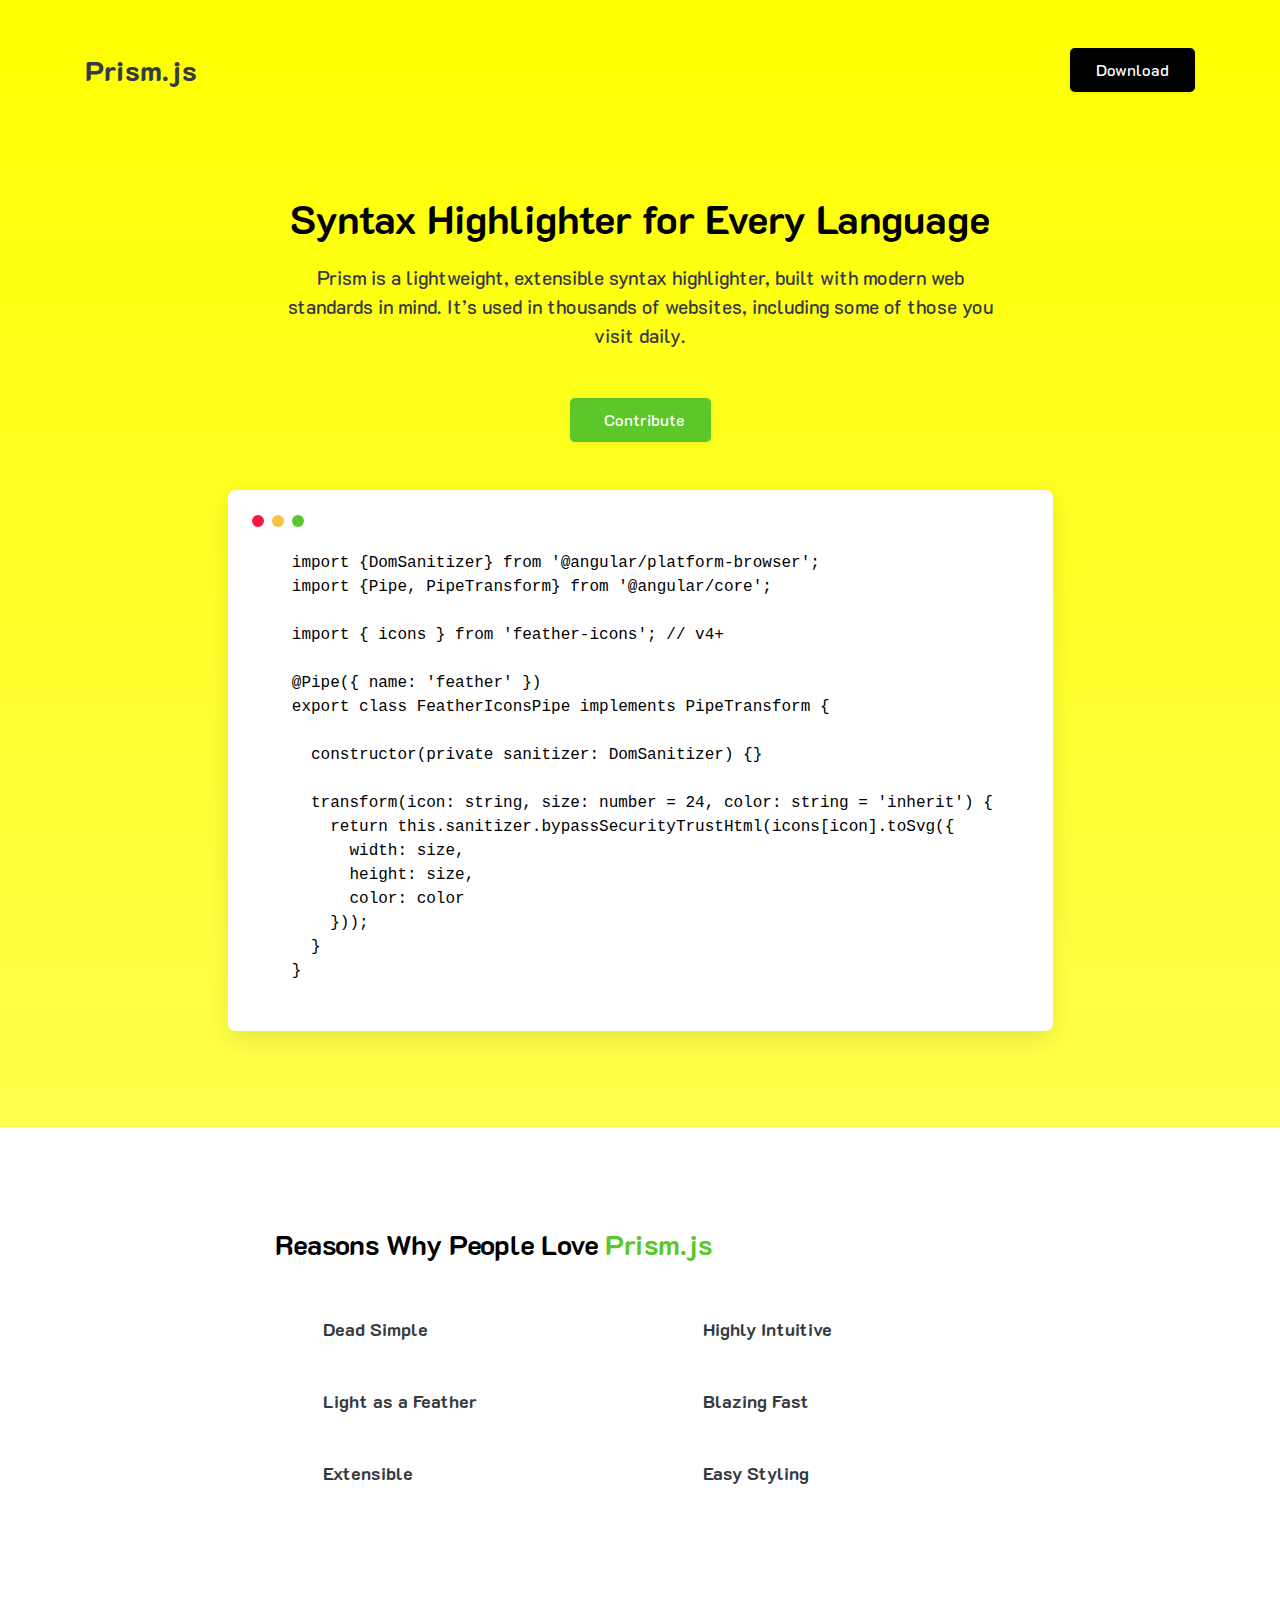
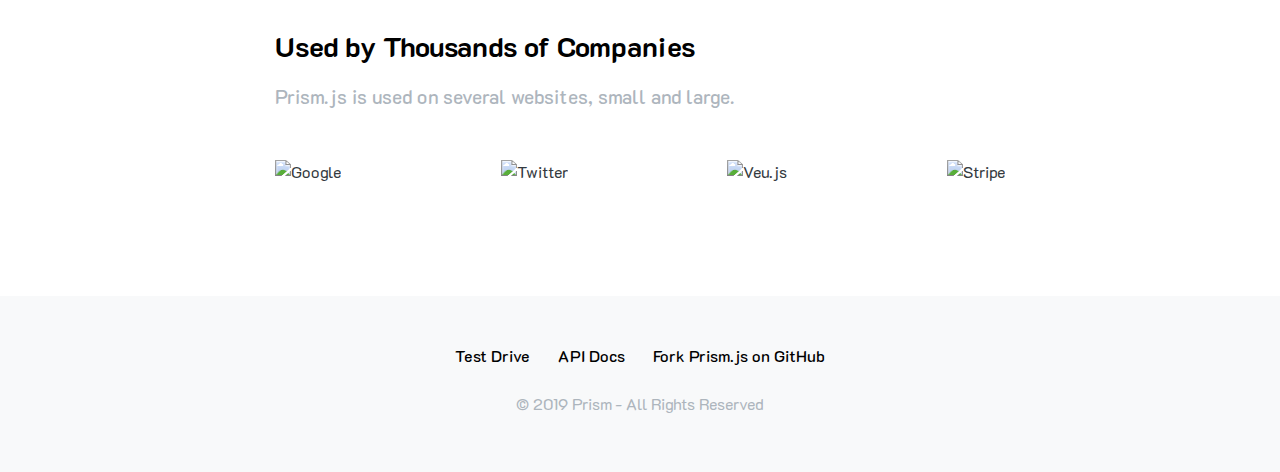
==== index.html @ 6100b528 "Demo Landing Page" ====
<!doctype html>
<html lang="en">
<head>
    <!-- Required meta tags -->
    <meta charset="utf-8">
    <meta name="viewport" content="width=device-width, initial-scale=1, shrink-to-fit=no">
    <title>Prism - Bootstrap 4 Open Source Landing Page Template</title>
    <meta name="description" content="Prism is a beautiful Bootstrap 4 template for open-source landing pages."/>

    <!--Google font-->
    <link href="https://fonts.googleapis.com/css?family=K2D:300,400,500,700,800" rel="stylesheet">

    <!-- Bootstrap CSS / Color Scheme -->
    <link rel="stylesheet" href="css/bootstrap.css">
</head>
<body>

<!--Header Section-->
<section class="bg-gradient pt-5 pb-6">
    <div class="container">
        <div class="row">
            <div class="col-12 d-flex flex-row align-items-center justify-content-between">
                <div class="heading-brand">Prism.js</div>
                <a href="https://prismjs.com/download.html" class="btn btn-dark" target="_blank">Download</a>
            </div>
        </div>
        <div class="row mt-6">
            <div class="col-md-8 mx-auto text-center">
                <h1>Syntax Highlighter for Every Language</h1>
                <p class="lead mb-5">Prism is a lightweight, extensible syntax highlighter, built with modern web
                    standards in mind. It’s used in thousands of websites, including some of those you visit daily.</p>
                <a href="https://github.com/LeaVerou/prism/" class="btn btn-success svg-icon">
                    <em class="mr-2" data-feather="github"></em>
                    Contribute
                </a>
            </div>
        </div>
        <div class="row mt-5">
            <div class="col-md-9 mx-auto">
                <div class="code-window">
                    <div class="dots">
                        <div class="red"></div>
                        <div class="orange"></div>
                        <div class="green"></div>
                    </div>
                    <pre class="language-javascript line-numbers"><code class="language-javascript">import {DomSanitizer} from '@angular/platform-browser';
import {Pipe, PipeTransform} from '@angular/core';

import { icons } from 'feather-icons'; // v4+

@Pipe({ name: 'feather' })
export class FeatherIconsPipe implements PipeTransform {

  constructor(private sanitizer: DomSanitizer) {}

  transform(icon: string, size: number = 24, color: string = 'inherit') {
    return this.sanitizer.bypassSecurityTrustHtml(icons[icon].toSvg({
      width: size,
      height: size,
      color: color
    }));
  }
}</code></pre>
                </div>
            </div>
        </div>
    </div>
</section>

<!--Features Section-->
<section class="py-6">
    <div class="container">
        <div class="row">
            <div class="col-md-8 mx-auto">
                <h2 class="text-center text-md-left">Reasons Why People Love <span class="text-success">Prism.js</span></h2>
                <div class="row feature-grid">
                    <div class="col-sm-6">
                        <div class="media">
                            <div class="icon-box">
                                <div class="icon-box-inner">
                                    <span data-feather="check-circle" width="28" height="28"></span>
                                </div>
                            </div>
                            <div class="media-body">
                                Dead Simple
                            </div>
                        </div>
                    </div>
                    <div class="col-sm-6">
                        <div class="media">
                            <div class="icon-box">
                                <div class="icon-box-inner">
                                    <span data-feather="command" width="28" height="28"></span>
                                </div>
                            </div>
                            <div class="media-body">
                                Highly Intuitive
                            </div>
                        </div>
                    </div>
                    <div class="col-sm-6">
                        <div class="media">
                            <div class="icon-box">
                                <div class="icon-box-inner">
                                    <span data-feather="feather" width="28" height="28"></span>
                                </div>
                            </div>
                            <div class="media-body">
                                Light as a Feather
                            </div>
                        </div>
                    </div>
                    <div class="col-sm-6">
                        <div class="media">
                            <div class="icon-box">
                                <div class="icon-box-inner">
                                    <span data-feather="zap" width="28" height="28"></span>
                                </div>
                            </div>
                            <div class="media-body">
                                Blazing Fast
                            </div>
                        </div>
                    </div>
                    <div class="col-sm-6">
                        <div class="media">
                            <div class="icon-box">
                                <div class="icon-box-inner">
                                    <span data-feather="git-pull-request" width="28" height="28"></span>
                                </div>
                            </div>
                            <div class="media-body">
                                Extensible
                            </div>
                        </div>
                    </div><div class="col-sm-6">
                        <div class="media">
                            <div class="icon-box">
                                <div class="icon-box-inner">
                                    <span data-feather="droplet" width="28" height="28"></span>
                                </div>
                            </div>
                            <div class="media-body">
                                Easy Styling
                            </div>
                        </div>
                    </div>
                </div>
            </div>
        </div>
    </div>
</section>

<!--Used By Section-->
<section class="pb-6">
    <div class="container">
        <div class="row">
            <div class="col-md-8 mx-auto">
                <h2 class="text-center text-md-left">Used by Thousands of Companies</h2>
                <p class="lead text-muted">Prism.js is used on several websites, small and large.</p>
                <div class="mt-5 d-flex flex-row justify-content-md-between flex-wrap press-icons">
                    <img src="https://logo.clearbit.com/google.com?size=60" alt="Google"/>
                    <img src="https://logo.clearbit.com/twitter.com?size=60" alt="Twitter"/>
                    <img src="https://logo.clearbit.com/vuejs.org?size=60" alt="Veu.js"/>
                    <img src="https://logo.clearbit.com/stripe.com?size=60" alt="Stripe"/>
                </div>
            </div>
        </div>
    </div>
</section>

<!--footer-->
<footer class="py-5 bg-light">
    <div class="container">
        <div class="row">
            <div class="col-12 text-center">
                <ul class="list-inline">
                    <li class="list-inline-item"><a href="https://prismjs.com/test.html">Test Drive</a></li>
                    <li class="list-inline-item"><a href="https://prismjs.com/extending.html">API Docs</a></li>
                    <li class="list-inline-item"><a href="https://github.com/LeaVerou/prism/">Fork Prism.js on GitHub</a></li>
                </ul>
            </div>
        </div>
        <div class="row my-2">
            <div class="col-md-4 mx-auto text-muted text-center small-xl">
                &copy; 2019 Prism - All Rights Reserved
            </div>
        </div>
    </div>
</footer>

<!-- jQuery first, then Popper.js, then Bootstrap JS -->
<script src="https://code.jquery.com/jquery-3.2.1.min.js"></script>
<script src="https://cdnjs.cloudflare.com/ajax/libs/feather-icons/4.7.3/feather.min.js"></script>
<script src="https://cdnjs.cloudflare.com/ajax/libs/prism/1.15.0/prism.min.js"></script>
<script src="https://cdnjs.cloudflare.com/ajax/libs/prism/1.15.0/plugins/line-numbers/prism-line-numbers.min.js"></script>
<script src="js/scripts.js"></script>
</body>
</html>
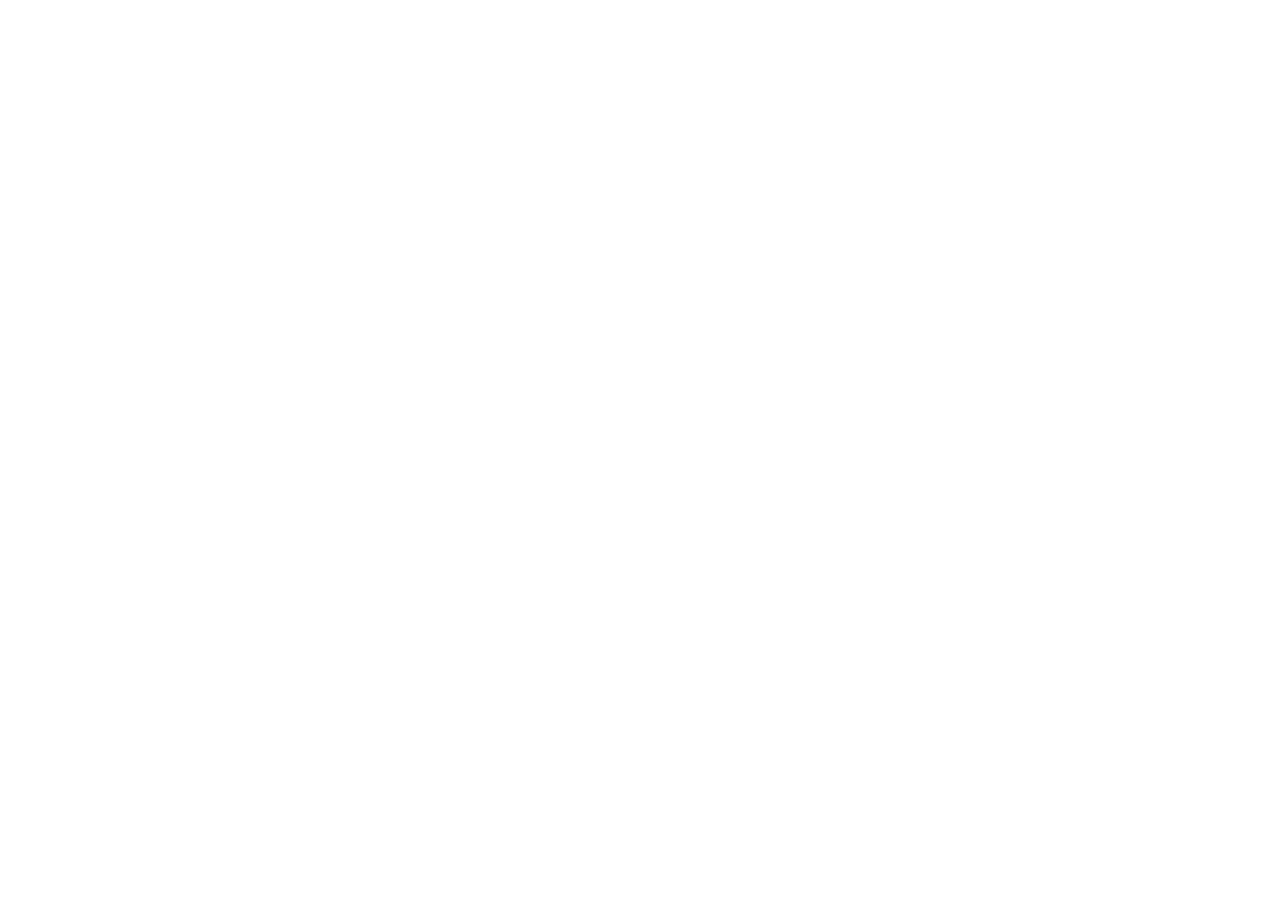
==== commit bb1c0fa1: "Add files via upload" ====
--- a/index.html
+++ b/index.html
@@ -1,199 +1,38 @@
-<!doctype html>
-<html lang="en">
-<head>
-    <!-- Required meta tags -->
-    <meta charset="utf-8">
-    <meta name="viewport" content="width=device-width, initial-scale=1, shrink-to-fit=no">
-    <title>Prism - Bootstrap 4 Open Source Landing Page Template</title>
-    <meta name="description" content="Prism is a beautiful Bootstrap 4 template for open-source landing pages."/>
-
-    <!--Google font-->
-    <link href="https://fonts.googleapis.com/css?family=K2D:300,400,500,700,800" rel="stylesheet">
-
-    <!-- Bootstrap CSS / Color Scheme -->
-    <link rel="stylesheet" href="css/bootstrap.css">
-</head>
-<body>
-
-<!--Header Section-->
-<section class="bg-gradient pt-5 pb-6">
-    <div class="container">
-        <div class="row">
-            <div class="col-12 d-flex flex-row align-items-center justify-content-between">
-                <div class="heading-brand">Prism.js</div>
-                <a href="https://prismjs.com/download.html" class="btn btn-dark" target="_blank">Download</a>
-            </div>
-        </div>
-        <div class="row mt-6">
-            <div class="col-md-8 mx-auto text-center">
-                <h1>Syntax Highlighter for Every Language</h1>
-                <p class="lead mb-5">Prism is a lightweight, extensible syntax highlighter, built with modern web
-                    standards in mind. It’s used in thousands of websites, including some of those you visit daily.</p>
-                <a href="https://github.com/LeaVerou/prism/" class="btn btn-success svg-icon">
-                    <em class="mr-2" data-feather="github"></em>
-                    Contribute
-                </a>
-            </div>
-        </div>
-        <div class="row mt-5">
-            <div class="col-md-9 mx-auto">
-                <div class="code-window">
-                    <div class="dots">
-                        <div class="red"></div>
-                        <div class="orange"></div>
-                        <div class="green"></div>
-                    </div>
-                    <pre class="language-javascript line-numbers"><code class="language-javascript">import {DomSanitizer} from '@angular/platform-browser';
-import {Pipe, PipeTransform} from '@angular/core';
-
-import { icons } from 'feather-icons'; // v4+
-
-@Pipe({ name: 'feather' })
-export class FeatherIconsPipe implements PipeTransform {
-
-  constructor(private sanitizer: DomSanitizer) {}
-
-  transform(icon: string, size: number = 24, color: string = 'inherit') {
-    return this.sanitizer.bypassSecurityTrustHtml(icons[icon].toSvg({
-      width: size,
-      height: size,
-      color: color
-    }));
-  }
-}</code></pre>
-                </div>
-            </div>
-        </div>
-    </div>
-</section>
-
-<!--Features Section-->
-<section class="py-6">
-    <div class="container">
-        <div class="row">
-            <div class="col-md-8 mx-auto">
-                <h2 class="text-center text-md-left">Reasons Why People Love <span class="text-success">Prism.js</span></h2>
-                <div class="row feature-grid">
-                    <div class="col-sm-6">
-                        <div class="media">
-                            <div class="icon-box">
-                                <div class="icon-box-inner">
-                                    <span data-feather="check-circle" width="28" height="28"></span>
-                                </div>
-                            </div>
-                            <div class="media-body">
-                                Dead Simple
-                            </div>
-                        </div>
-                    </div>
-                    <div class="col-sm-6">
-                        <div class="media">
-                            <div class="icon-box">
-                                <div class="icon-box-inner">
-                                    <span data-feather="command" width="28" height="28"></span>
-                                </div>
-                            </div>
-                            <div class="media-body">
-                                Highly Intuitive
-                            </div>
-                        </div>
-                    </div>
-                    <div class="col-sm-6">
-                        <div class="media">
-                            <div class="icon-box">
-                                <div class="icon-box-inner">
-                                    <span data-feather="feather" width="28" height="28"></span>
-                                </div>
-                            </div>
-                            <div class="media-body">
-                                Light as a Feather
-                            </div>
-                        </div>
-                    </div>
-                    <div class="col-sm-6">
-                        <div class="media">
-                            <div class="icon-box">
-                                <div class="icon-box-inner">
-                                    <span data-feather="zap" width="28" height="28"></span>
-                                </div>
-                            </div>
-                            <div class="media-body">
-                                Blazing Fast
-                            </div>
-                        </div>
-                    </div>
-                    <div class="col-sm-6">
-                        <div class="media">
-                            <div class="icon-box">
-                                <div class="icon-box-inner">
-                                    <span data-feather="git-pull-request" width="28" height="28"></span>
-                                </div>
-                            </div>
-                            <div class="media-body">
-                                Extensible
-                            </div>
-                        </div>
-                    </div><div class="col-sm-6">
-                        <div class="media">
-                            <div class="icon-box">
-                                <div class="icon-box-inner">
-                                    <span data-feather="droplet" width="28" height="28"></span>
-                                </div>
-                            </div>
-                            <div class="media-body">
-                                Easy Styling
-                            </div>
-                        </div>
-                    </div>
-                </div>
-            </div>
-        </div>
-    </div>
-</section>
-
-<!--Used By Section-->
-<section class="pb-6">
-    <div class="container">
-        <div class="row">
-            <div class="col-md-8 mx-auto">
-                <h2 class="text-center text-md-left">Used by Thousands of Companies</h2>
-                <p class="lead text-muted">Prism.js is used on several websites, small and large.</p>
-                <div class="mt-5 d-flex flex-row justify-content-md-between flex-wrap press-icons">
-                    <img src="https://logo.clearbit.com/google.com?size=60" alt="Google"/>
-                    <img src="https://logo.clearbit.com/twitter.com?size=60" alt="Twitter"/>
-                    <img src="https://logo.clearbit.com/vuejs.org?size=60" alt="Veu.js"/>
-                    <img src="https://logo.clearbit.com/stripe.com?size=60" alt="Stripe"/>
-                </div>
-            </div>
-        </div>
-    </div>
-</section>
-
-<!--footer-->
-<footer class="py-5 bg-light">
-    <div class="container">
-        <div class="row">
-            <div class="col-12 text-center">
-                <ul class="list-inline">
-                    <li class="list-inline-item"><a href="https://prismjs.com/test.html">Test Drive</a></li>
-                    <li class="list-inline-item"><a href="https://prismjs.com/extending.html">API Docs</a></li>
-                    <li class="list-inline-item"><a href="https://github.com/LeaVerou/prism/">Fork Prism.js on GitHub</a></li>
-                </ul>
-            </div>
-        </div>
-        <div class="row my-2">
-            <div class="col-md-4 mx-auto text-muted text-center small-xl">
-                &copy; 2019 Prism - All Rights Reserved
-            </div>
-        </div>
-    </div>
-</footer>
-
-<!-- jQuery first, then Popper.js, then Bootstrap JS -->
-<script src="https://code.jquery.com/jquery-3.2.1.min.js"></script>
-<script src="https://cdnjs.cloudflare.com/ajax/libs/feather-icons/4.7.3/feather.min.js"></script>
-<script src="https://cdnjs.cloudflare.com/ajax/libs/prism/1.15.0/prism.min.js"></script>
-<script src="https://cdnjs.cloudflare.com/ajax/libs/prism/1.15.0/plugins/line-numbers/prism-line-numbers.min.js"></script>
-<script src="js/scripts.js"></script>
-</body>
-</html>
+<!DOCTYPE html>
+<html>
+<head>
+  <!--
+    If you are serving your web app in a path other than the root, change the
+    href value below to reflect the base path you are serving from.
+
+    The path provided below has to start and end with a slash "/" in order for
+    it to work correctly.
+
+    For more details:
+    * https://developer.mozilla.org/en-US/docs/Web/HTML/Element/base
+
+    This is a placeholder for base href that will be replaced by the value of
+    the `--base-href` argument provided to `flutter build`.
+  -->
+  <base href="/">
+
+  <meta charset="UTF-8">
+  <meta content="IE=Edge" http-equiv="X-UA-Compatible">
+  <meta name="description" content="A new Flutter project.">
+
+  <!-- iOS meta tags & icons -->
+  <meta name="apple-mobile-web-app-capable" content="yes">
+  <meta name="apple-mobile-web-app-status-bar-style" content="black">
+  <meta name="apple-mobile-web-app-title" content="kodingyuk_web">
+  <link rel="apple-touch-icon" href="icons/Icon-192.png">
+
+  <!-- Favicon -->
+  <link rel="icon" type="image/png" href="favicon.png"/>
+
+  <title>kodingyuk_web</title>
+  <link rel="manifest" href="manifest.json">
+</head>
+<body>
+  <script src="flutter_bootstrap.js" async></script>
+</body>
+</html>
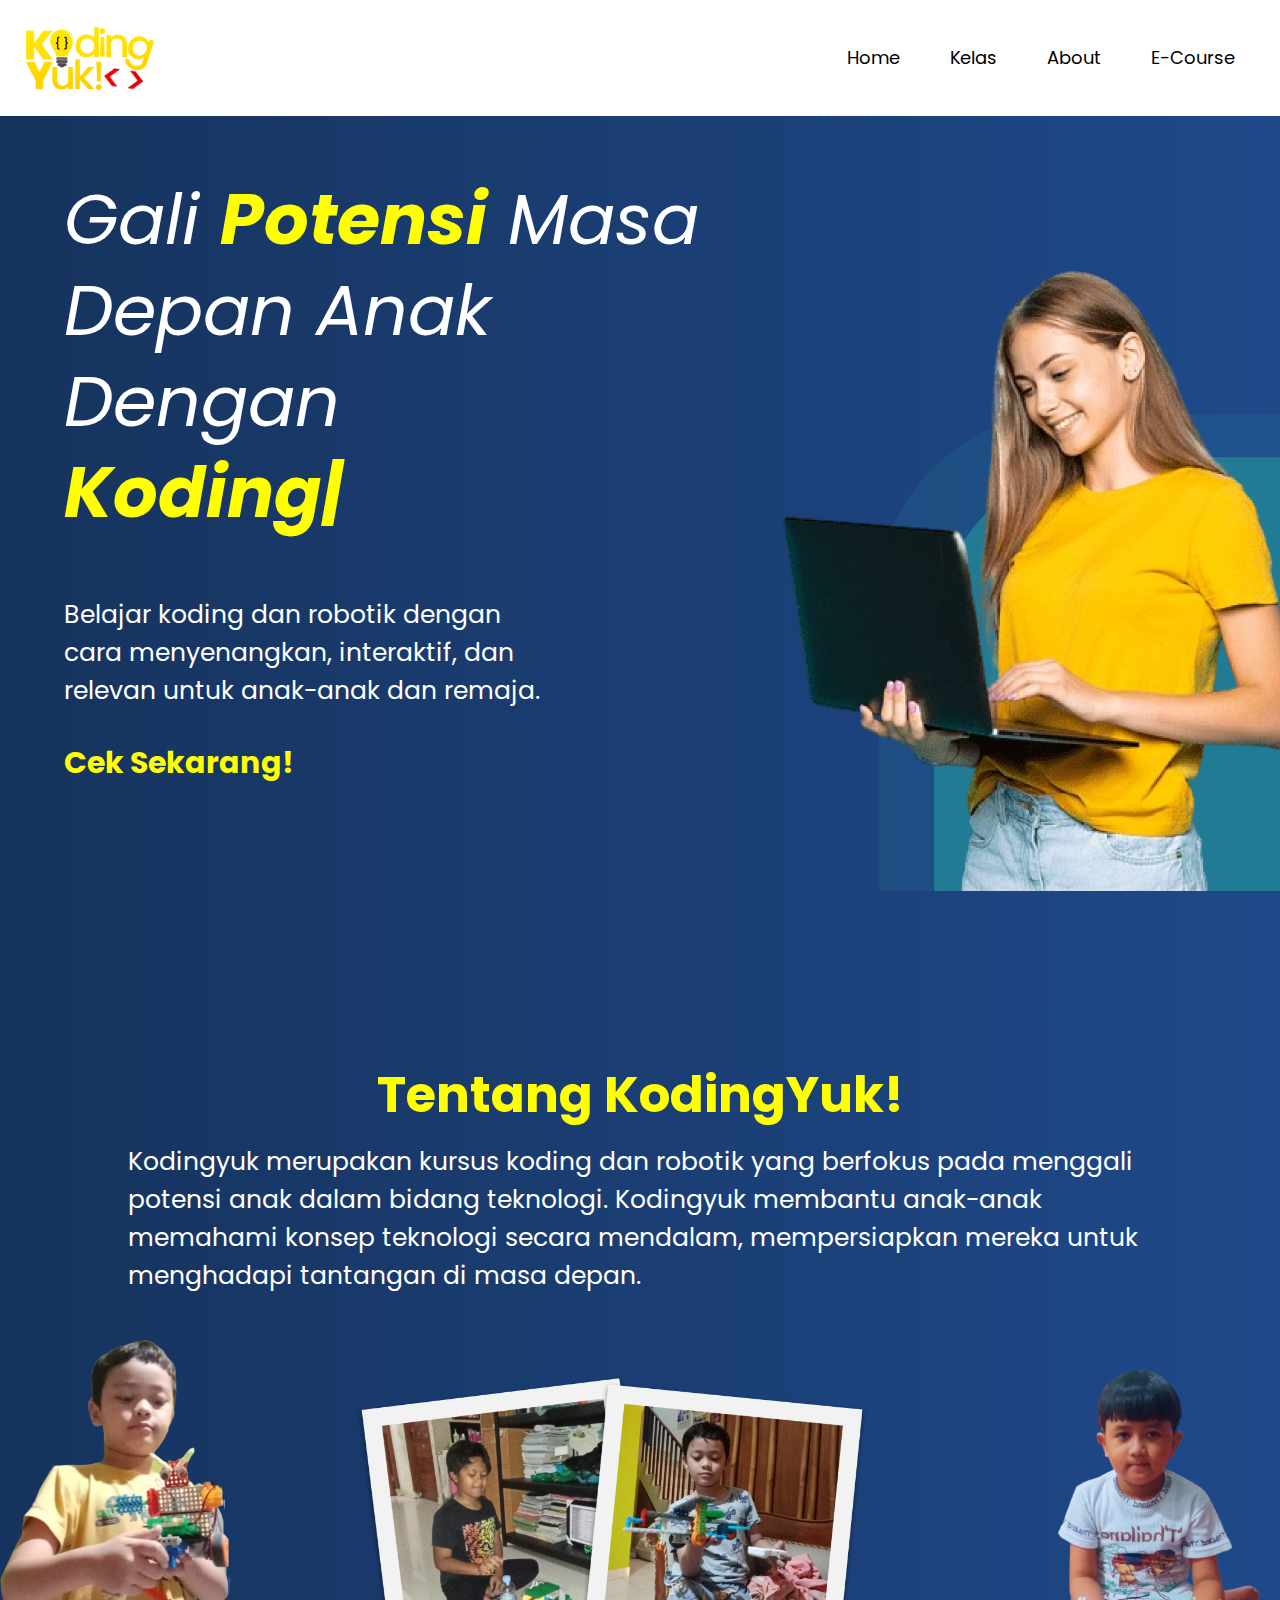
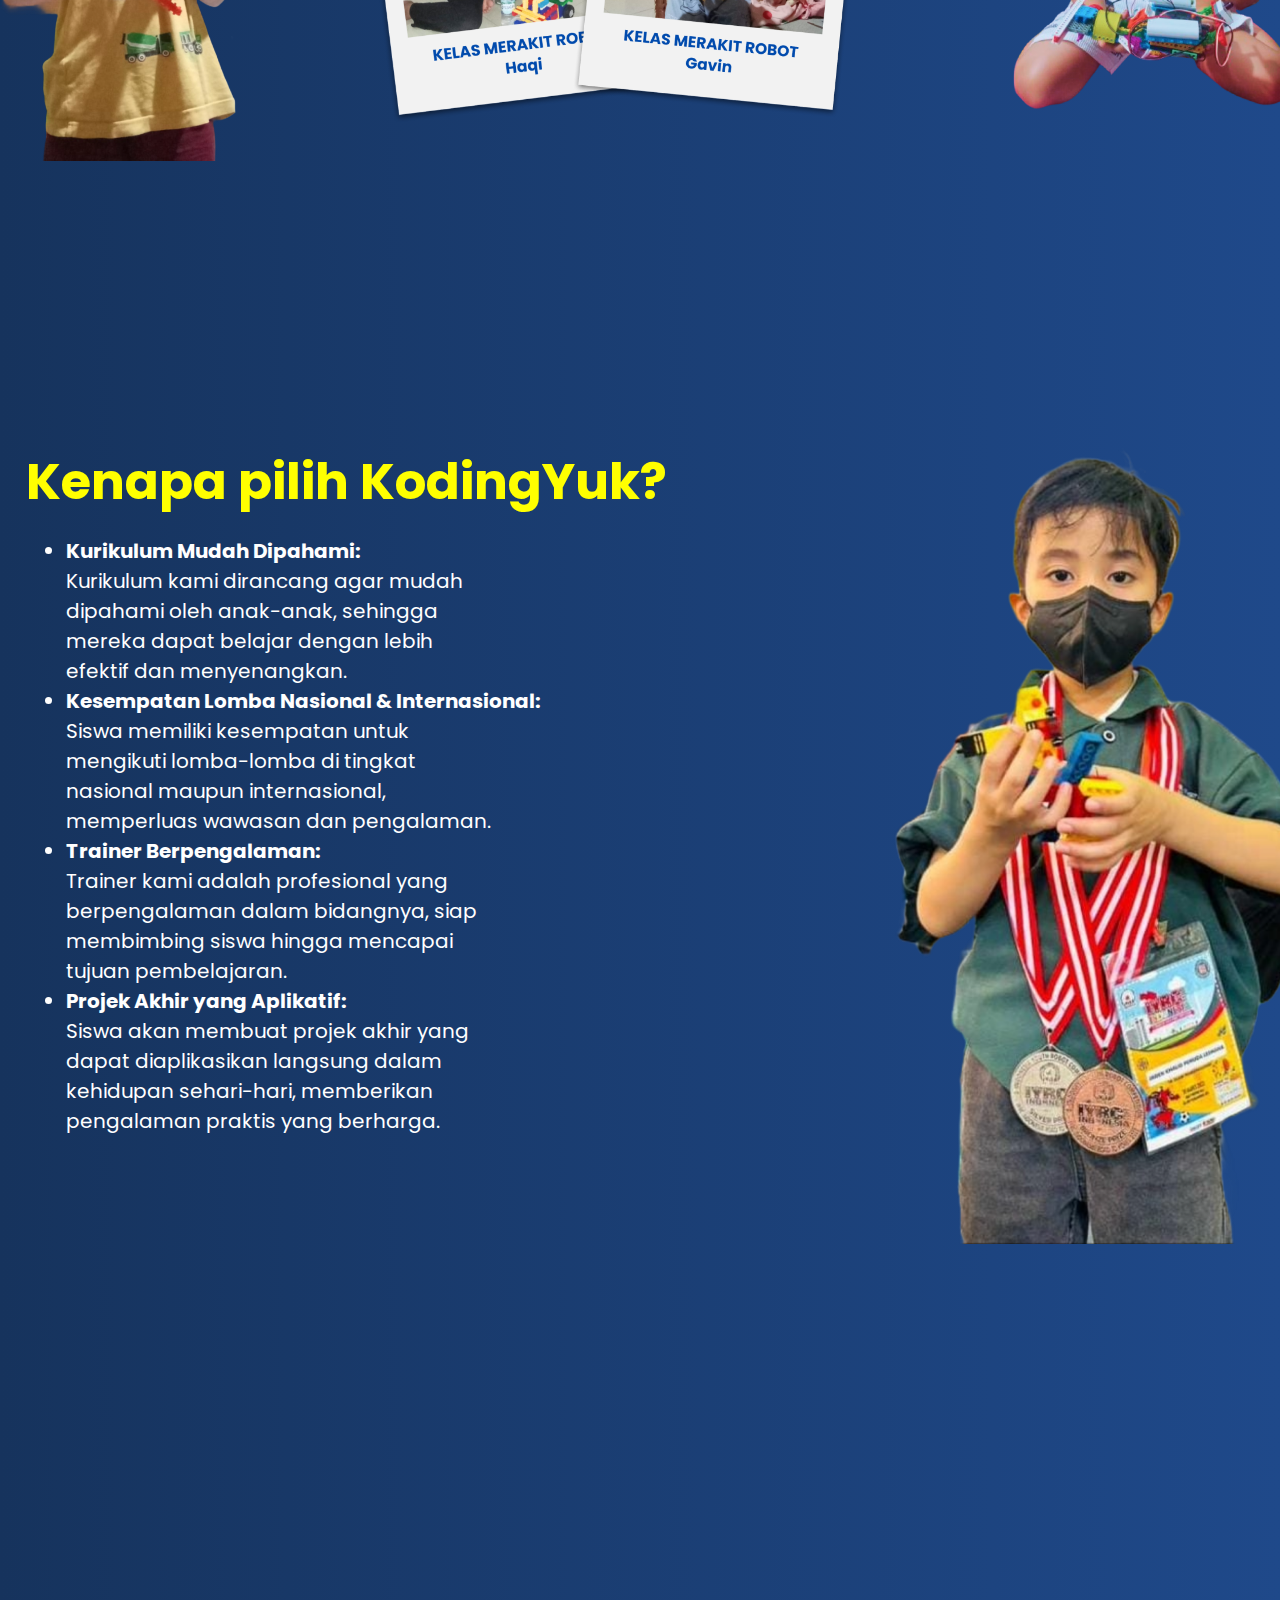
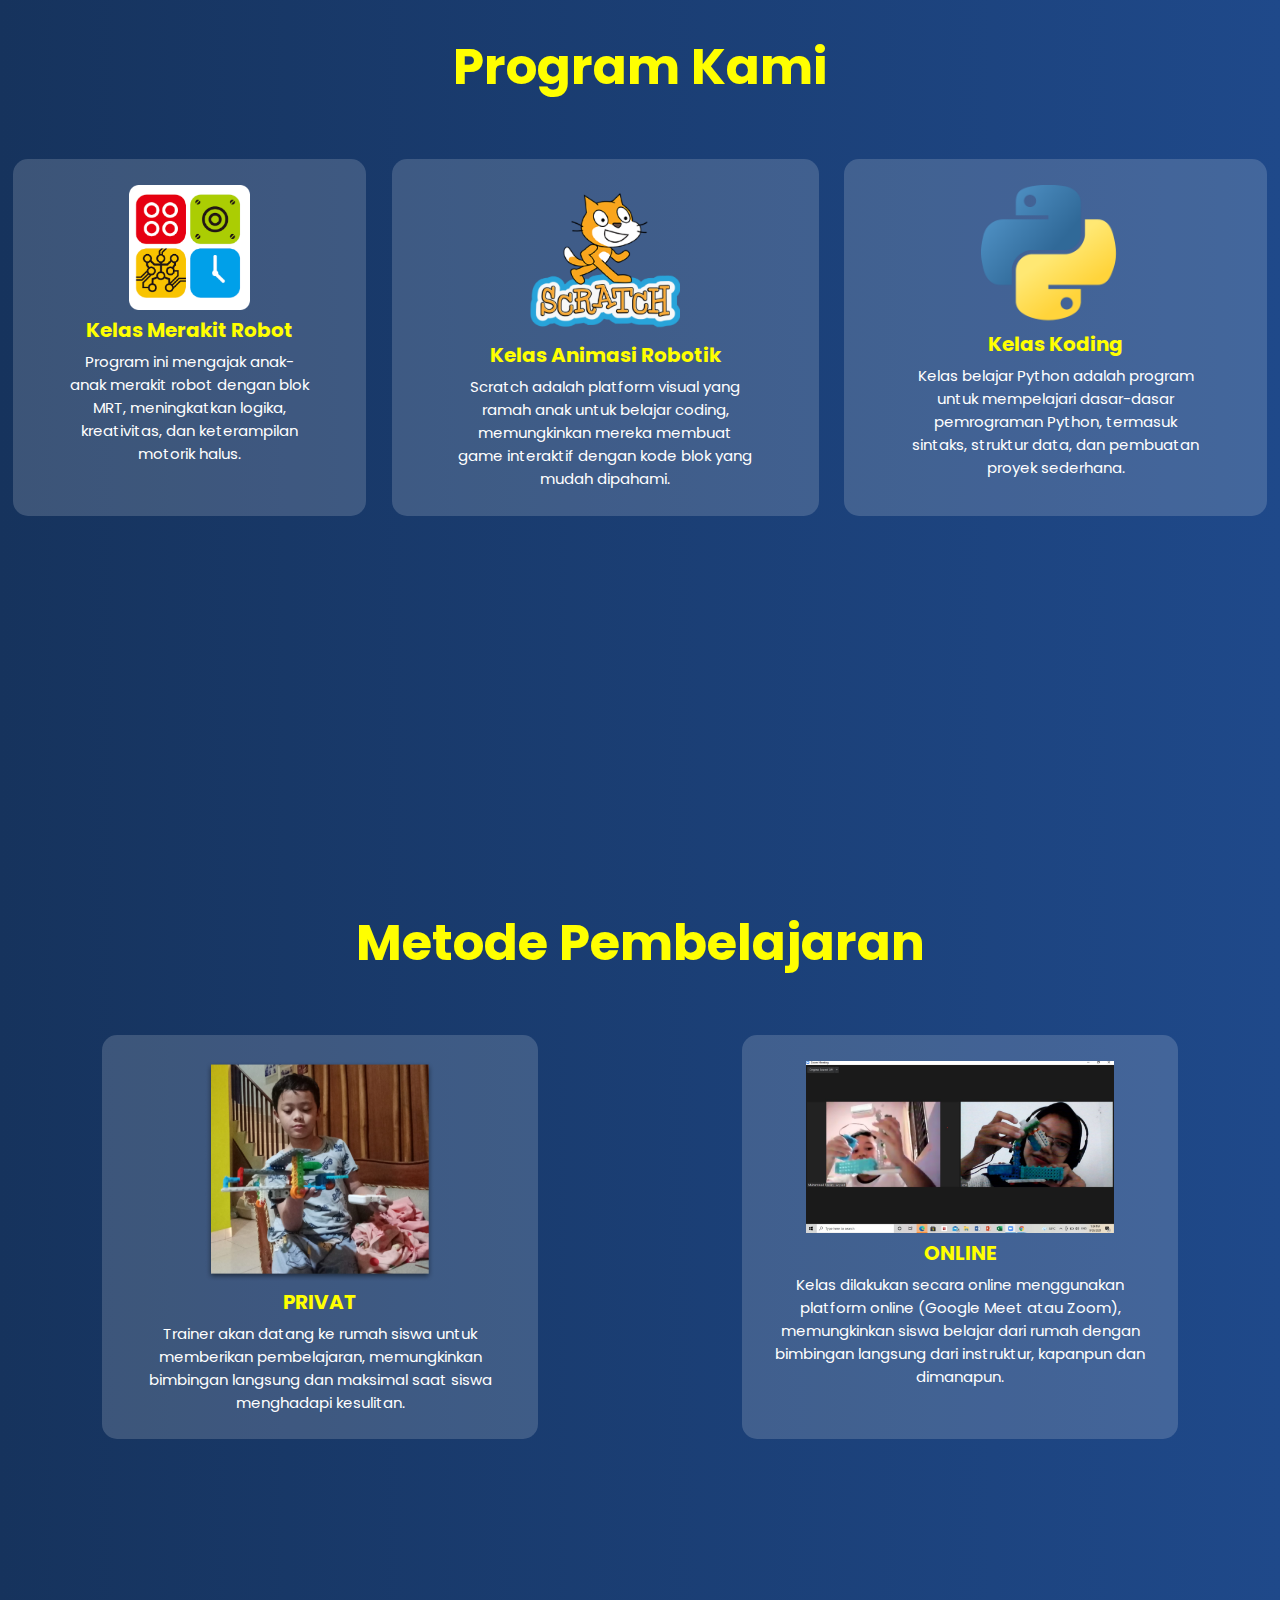
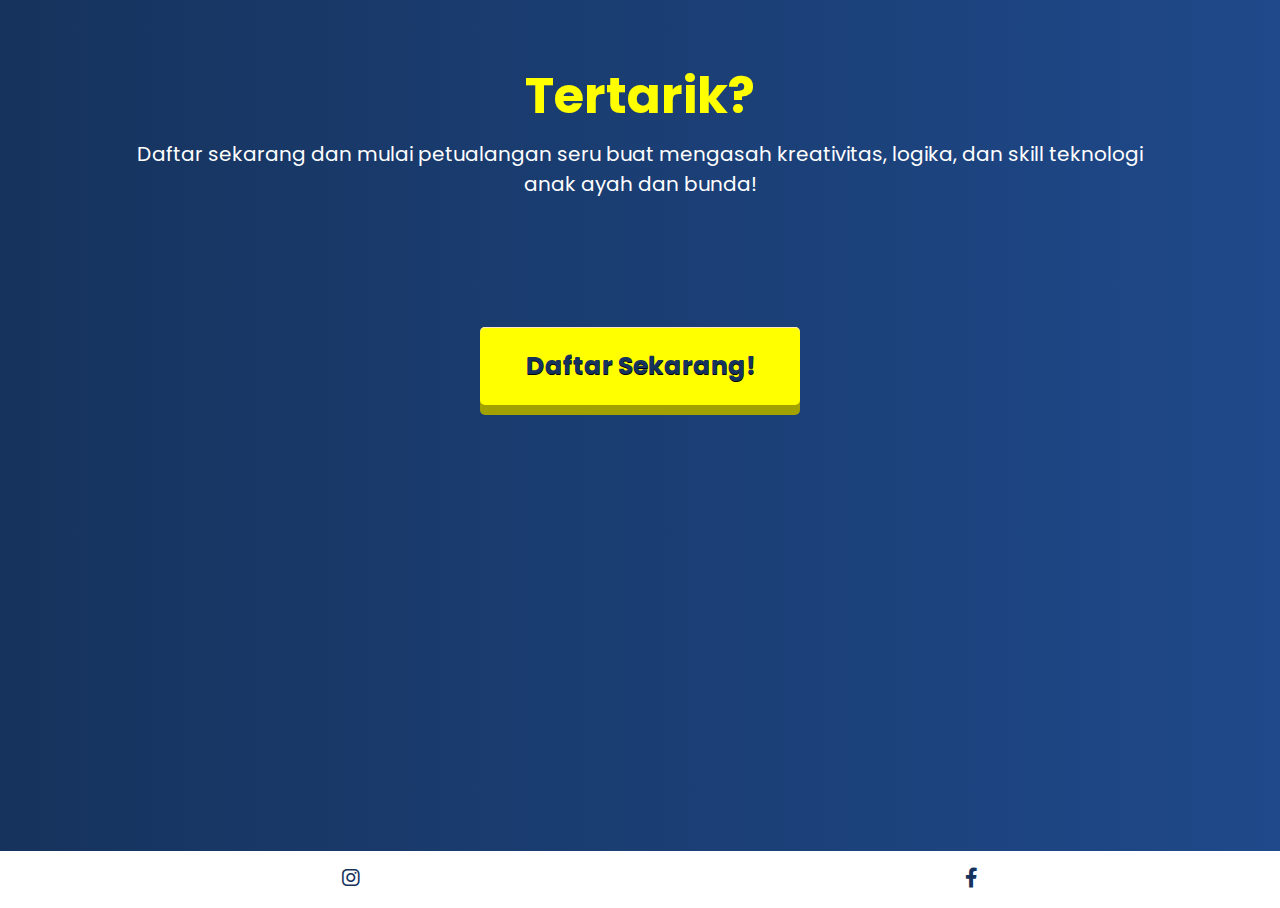
==== commit c6a755fc: "add page mobile version" ====
--- a/index.html
+++ b/index.html
@@ -1,38 +1 @@
-<!DOCTYPE html>
-<html>
-<head>
-  <!--
-    If you are serving your web app in a path other than the root, change the
-    href value below to reflect the base path you are serving from.
-
-    The path provided below has to start and end with a slash "/" in order for
-    it to work correctly.
-
-    For more details:
-    * https://developer.mozilla.org/en-US/docs/Web/HTML/Element/base
-
-    This is a placeholder for base href that will be replaced by the value of
-    the `--base-href` argument provided to `flutter build`.
-  -->
-  <base href="/">
-
-  <meta charset="UTF-8">
-  <meta content="IE=Edge" http-equiv="X-UA-Compatible">
-  <meta name="description" content="A new Flutter project.">
-
-  <!-- iOS meta tags & icons -->
-  <meta name="apple-mobile-web-app-capable" content="yes">
-  <meta name="apple-mobile-web-app-status-bar-style" content="black">
-  <meta name="apple-mobile-web-app-title" content="kodingyuk_web">
-  <link rel="apple-touch-icon" href="icons/Icon-192.png">
-
-  <!-- Favicon -->
-  <link rel="icon" type="image/png" href="favicon.png"/>
-
-  <title>kodingyuk_web</title>
-  <link rel="manifest" href="manifest.json">
-</head>
-<body>
-  <script src="flutter_bootstrap.js" async></script>
-</body>
-</html>
+<!doctype html><html lang="en"><head><meta charset="utf-8"/><link rel="icon" href="/favicon.png"/><meta name="viewport" content="width=device-width,initial-scale=1"/><meta name="theme-color" content="#000000"/><link rel="stylesheet" href="https://cdnjs.cloudflare.com/ajax/libs/font-awesome/6.0.0-beta3/css/all.min.css"><link rel="preconnect" href="https://fonts.googleapis.com"><link rel="preconnect" href="https://fonts.gstatic.com" crossorigin><link href="https://fonts.googleapis.com/css2?family=Poppins:ital,wght@0,100;0,200;0,300;0,400;0,500;0,600;0,700;0,800;0,900;1,100;1,200;1,300;1,400;1,500;1,600;1,700;1,800;1,900&display=swap" rel="stylesheet"><meta name="description" content="Kelas Koding dan Robotik!"/><link rel="apple-touch-icon" href="/logo192.png"/><link rel="manifest" href="/manifest.json"/><title>KodingYuk!</title><script defer="defer" src="/static/js/main.98cd18cb.js"></script><link href="/static/css/main.09d3768e.css" rel="stylesheet"></head><body><noscript>You need to enable JavaScript to run this app.</noscript><div id="root"></div></body></html>--- a/static/css/main.09d3768e.css
+++ b/static/css/main.09d3768e.css
@@ -0,0 +1,2 @@
+body{-webkit-font-smoothing:antialiased;-moz-osx-font-smoothing:grayscale;font-family:-apple-system,BlinkMacSystemFont,Segoe UI,Roboto,Oxygen,Ubuntu,Cantarell,Fira Sans,Droid Sans,Helvetica Neue,sans-serif;margin:0}code{font-family:source-code-pro,Menlo,Monaco,Consolas,Courier New,monospace}html{scroll-behavior:smooth}.App{background:linear-gradient(90deg,#16335d,#1f498a);min-height:100vh;overflow:auto}*{color:#fff;font-family:Poppins}.App-logo{pointer-events:none;width:20%}.App-header{color:#fff}.App-link{color:#61dafb}.App-body{display:flex;height:100vh}.headline{flex:1 1;margin-left:5%;text-align:start}.headline h2{font-size:70px;font-style:italic;font-weight:400;line-height:1.3}.headline b{color:#ff0}.changing-word span{color:#ff0;font-weight:700}#caption{font-size:25px;font-weight:400;width:70%}#cek-button{color:#ff0;font-size:30px}#woman_photo{object-fit:contain;width:40%}.App-mobile{background:linear-gradient(90deg,#16335d,#1f498a)}.App-body-mobile{display:flex;flex-direction:column;height:100vh;margin:0;position:relative}#woman_photo_mobile{bottom:0;object-fit:contain;position:q;position:absolute;right:0;width:60%}.headline-mobile{margin:0}.headline-mobile h2{font-size:40px;font-style:italic;font-weight:400;line-height:1.3;margin:20px 10px 0;text-align:center}.headline-mobile b{color:#ff0}.changing-word-mobile span{color:#ff0;font-weight:700}#caption-mobile{font-weight:400;margin-bottom:0;text-align:start;width:60%}#caption-mobile,#cek-button-mobile{font-size:20px;margin-left:30px;margin-top:10px}#cek-button-mobile{color:#ff0}.foto-murid-mobile{display:flex;justify-content:space-between;margin:0}.App-about-mobile h2{color:#ff0;font-size:25px;margin-bottom:0;text-align:center}.App-about-mobile p{font-size:20px;margin-top:0;text-align:center;width:80%}.App-about,.App-about-mobile{align-items:center;display:flex;flex-flow:column;gap:10px;height:100vh}.App-about h2{color:#ff0;font-size:50px;margin-bottom:0}.App-about p{font-size:25px;margin-top:0;width:80%}.foto-murid{display:flex;justify-content:space-between;margin:0}.foto-murid img{height:auto;margin:0;object-fit:contain}.foto-murid-polaroid{display:flex}#foto4{width:20%}#foto2{width:25%}#foto1{position:relative;transform:translateX(-40%);width:60%}#foto3{transform:translateX(10%);width:70%;width:60%}.App-reason,.App-reason-mobile{display:flex;flex-direction:row;justify-content:space-between;margin-left:2%;margin-top:10%}.App-reason{height:100vh}.App-reason h2{color:#ff0;font-size:50px;margin:0;text-align:left}.App-reason-mobile h2{color:#ff0;font-size:25px;margin:0;text-align:center}.list-reason-mobile li{width:90%}.list-reason li,.list-reason-mobile li{font-size:15pt;font-weight:700;text-align:left}.list-reason-mobile p{font-size:12pt;width:90%}.list-reason p,.list-reason-mobile p{font-weight:400;margin:0;text-align:left}.list-reason p{font-size:15pt;width:60%}.list-reason-mobile{width:100%}.list-reason,.list-reason-mobile{display:flex;flex-direction:column}.list-reason{width:60%}.foto-pemenang img{object-fit:contain;width:100%}.foto-pemenang{object-fit:contain;width:40%}.App-program{height:100vh}.App-program,.App-program-mobile{display:flex;flex-direction:column;justify-content:center;margin-top:5%;text-align:center}.App-program h2{color:#ff0;font-size:50px}.App-program-mobile h2{color:#ff0;font-size:25px}.list-program{flex-direction:row}.list-program,.list-program-mobile{display:flex;justify-content:space-around}.list-program-mobile{flex-direction:column;margin:5%}.list-program h2,.list-program-mobile h2{color:#ff0;font-size:20px;margin-bottom:5px;margin-top:5px}.list-program p,.list-program-mobile p{font-size:15px;margin:0}.kelas-merakit-mobile{align-items:center;background-color:hsla(0,0%,100%,.165);border-radius:15px;display:flex;flex-direction:column;margin:5%;padding:2%}.kelas-animasi,.kelas-merakit{margin:1%}.kelas-animasi,.kelas-animasi-mobile,.kelas-merakit{align-items:center;background-color:hsla(0,0%,100%,.165);border-radius:15px;display:flex;flex-direction:column;padding:2%}.kelas-animasi-mobile{margin:5%}.kelas-python{margin:1%}.kelas-python,.kelas-python-mobile{align-items:center;background-color:hsla(0,0%,100%,.165);border-radius:15px;display:flex;flex-direction:column;padding:2%}.kelas-python-mobile{margin:5%}.list-program-mobile img{margin:10px;width:40%}.list-program-mobile p{width:80%}.list-program img{margin:0;width:40%}.list-program p{width:80%}.App-method,.App-method-mobile{display:flex;flex-direction:column;justify-content:center;text-align:center}.App-method{height:100vh}.App-method-mobile h2{color:#ff0;font-size:25px}.App-method h2{color:#ff0;font-size:50px}.kelas-offline-mobile img{align-self:center;margin:0;width:50%}.kelas-offline img{margin:0;width:60%}.kelas-online-mobile img{align-self:center;margin:0;width:70%}.kelas-online img{margin:0;width:80%}.list-method-mobile{flex-direction:column}.list-method,.list-method-mobile{display:flex;justify-content:space-around}.list-method{flex-direction:row}.list-method-mobile h2{color:#ff0;font-size:20px;margin-bottom:5px;margin-top:5px}.list-method-mobile p{font-size:15px;margin:0}.list-method h2{color:#ff0;font-size:20px;margin-bottom:5px;margin-top:5px}.list-method p{font-size:15px;margin:0}.kelas-online-mobile{align-self:center;background-color:hsla(0,0%,100%,.165);border-radius:15px;display:flex;flex-direction:column;margin:5%;padding:2%;width:80%}.kelas-offline,.kelas-online{align-items:center;margin:1%;width:30%}.kelas-offline,.kelas-offline-mobile,.kelas-online{background-color:hsla(0,0%,100%,.165);border-radius:15px;display:flex;flex-direction:column;padding:2%}.kelas-offline-mobile{align-self:center;margin:5%;width:80%}.App-registration{display:flex;flex-direction:column;height:100vh}.App-registration h2{color:#ff0;font-size:50px;margin-bottom:5px;margin-top:50px;text-align:center}.App-registration p{align-self:center;font-size:20px;margin:0;text-align:center;width:80%}.button{align-self:center;display:inline-block;margin-top:10%;position:relative;width:25%}.button a{-webkit-tap-highlight-color:rgba(0,0,0,0);background-color:#ff0;border-radius:5px;box-shadow:inset 0 1px 0 #ffe5c4,0 10px 0 #a1a102;color:#16335d;display:block;filter:dropshadow(color=#000,offx=0px,offy=1px);font-size:25px;font-weight:700;padding:20px 40px;position:relative;text-align:center;text-decoration:none;text-shadow:0 1px 0 #000}.button a:active{background-color:#ff0;box-shadow:inset 0 1px 0 #ffe5c4,inset 0 -3px 0 #a1a102;top:10px}.button:after{background-color:#2b1800;border-radius:5px;bottom:-15px;content:"";height:100%;left:-4px;padding:4px;position:absolute;width:100%;z-index:-1}.button-mobile{align-self:center;display:inline-block;margin-top:10%;position:relative;width:50%}.button-mobile a{-webkit-tap-highlight-color:rgba(0,0,0,0);background-color:#ff0;border-radius:5px;box-shadow:inset 0 1px 0 #ffe5c4,0 10px 0 #a1a102;color:#16335d;display:block;filter:dropshadow(color=#000,offx=0px,offy=1px);font-size:20px;font-weight:700;padding:20px 40px;position:relative;text-align:center;text-decoration:none;text-shadow:0 1px 0 #000}.button-mobile a:active{background-color:#ff0;box-shadow:inset 0 1px 0 #ffe5c4,inset 0 -3px 0 #a1a102;top:10px}.button-mobile:after{background-color:#2b1800;border-radius:5px;bottom:-15px;content:"";height:100%;left:-4px;padding:4px;position:absolute;width:100%;z-index:-1}.footer{background-color:#fff;margin-top:auto;width:100%}.footer ul{display:flex;justify-content:space-around}.footer i{color:#16335d;font-size:20px}.navbar{align-items:center;background-color:#fff;box-sizing:border-box;display:flex;justify-content:space-between;left:0;right:0;top:0;width:100%;z-index:100}.navbar-logo{background-color:red;display:contents;z-index:101}.navbar-logo img{margin:2%;width:10%}.navbar-links{display:flex;list-style:none;margin:20px}.navbar-links li{margin:0}.navbar-links a{color:#000;font-size:18px;margin:25px;text-decoration:none}.navbar-links a:hover{text-decoration:underline}.mobile-menu-icon{background:none;border:none;color:#000;cursor:pointer;display:none;font-size:28px}@media (max-width:768px){.navbar-links{display:none}.navbar-links-mobile{background-color:#fff;display:flex;flex-direction:column;position:absolute;right:0;text-align:center;top:10px;width:100%}.navbar-links-mobile li{margin:0}.navbar-links-mobile a{color:#000;display:block;font-size:18px;margin:25px;text-decoration:none}.mobile-menu-icon{display:block}}
+/*# sourceMappingURL=main.09d3768e.css.map*/